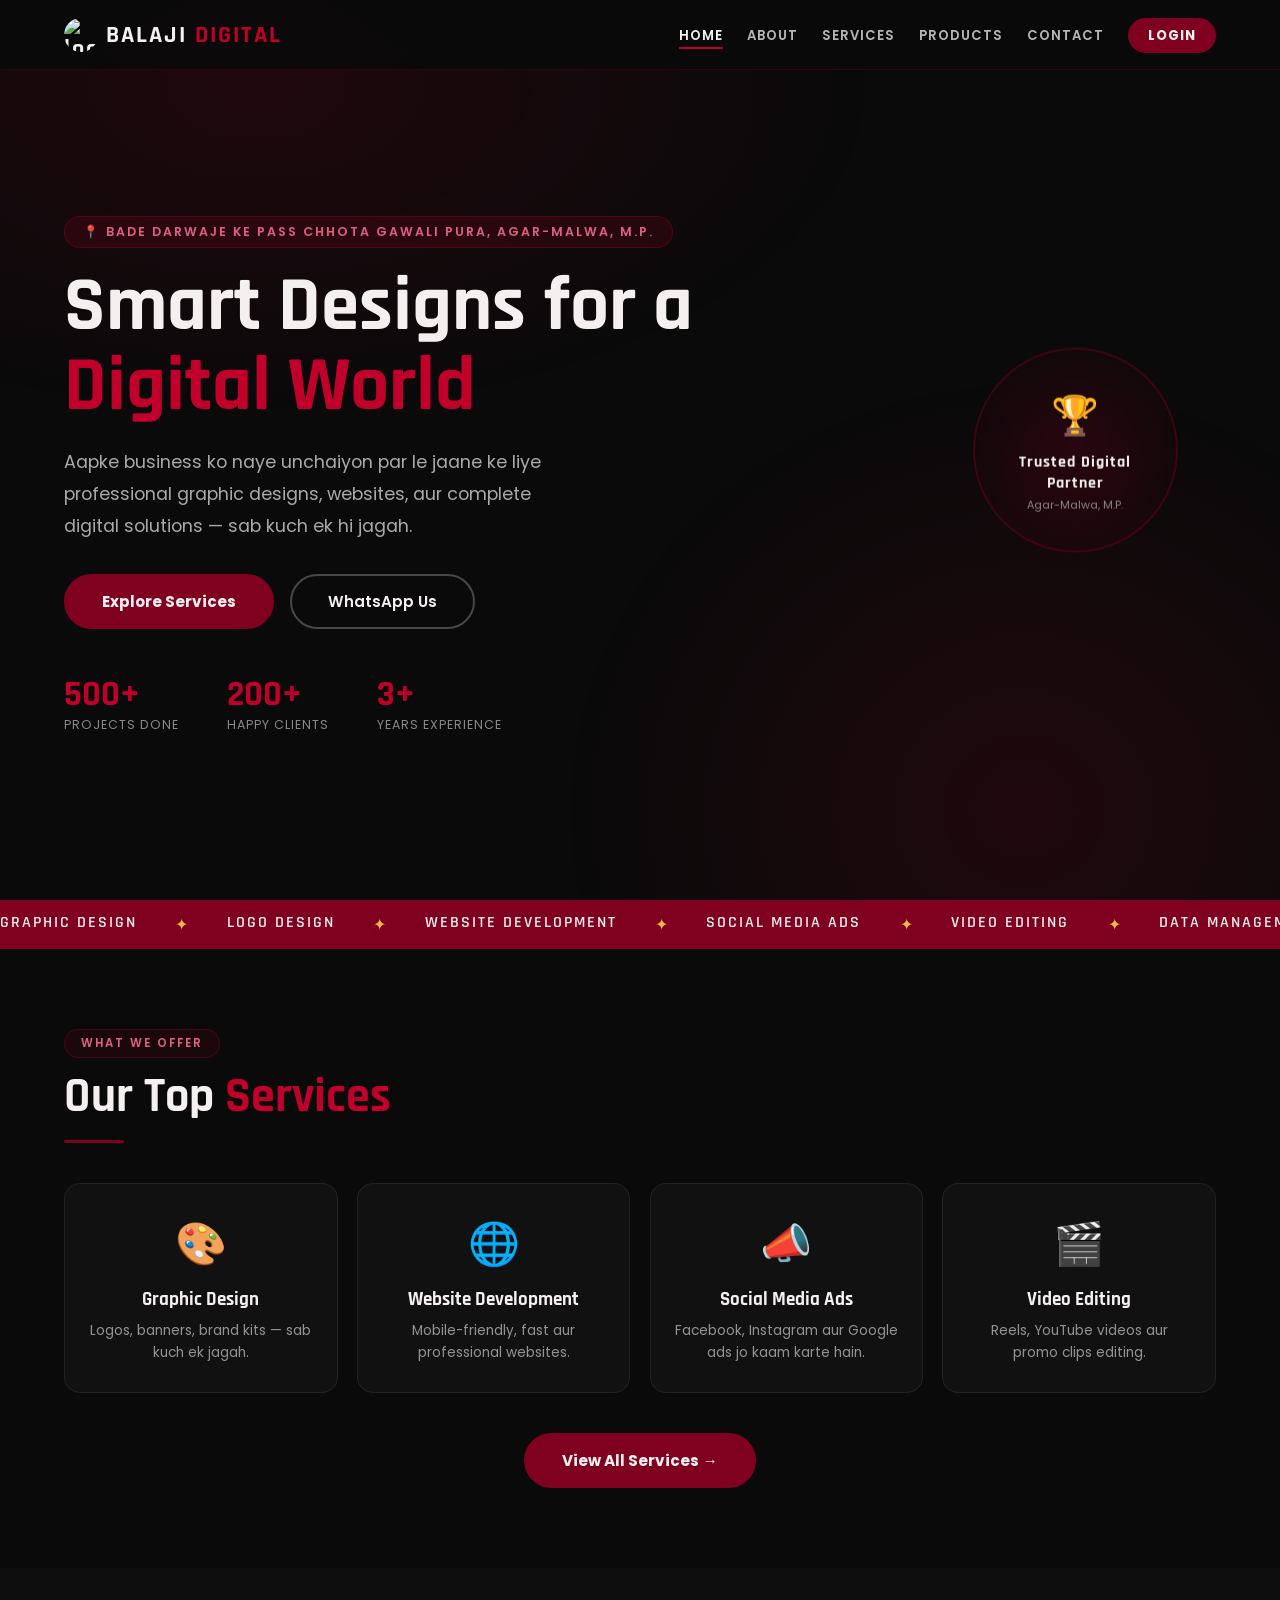
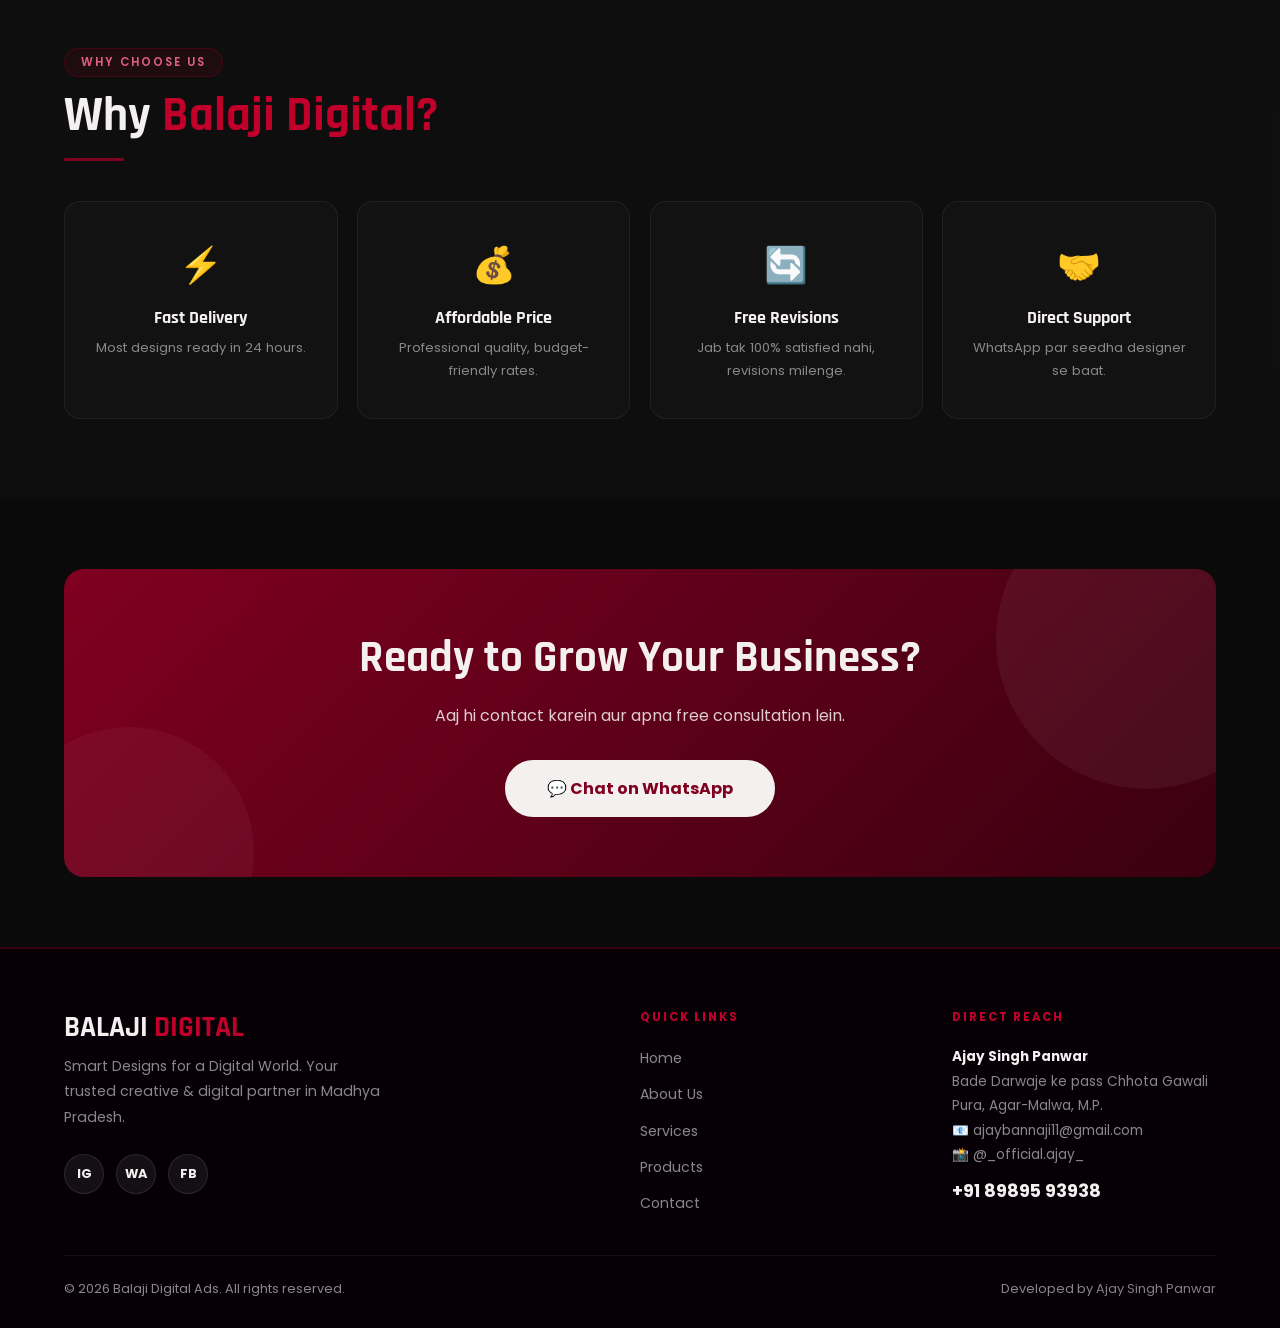
==== index.html @ 701eca4b "Add files via upload" ====
<!DOCTYPE html>
<html lang="en">
<head>
    <meta charset="UTF-8" />
    <meta name="viewport" content="width=device-width, initial-scale=1.0" />
    <title>Balaji Digital Ads - Home</title>
    <link href="https://fonts.googleapis.com/css2?family=Rajdhani:wght@400;600;700&family=Poppins:wght@300;400;600;700&display=swap" rel="stylesheet" />
    <link rel="stylesheet" href="style.css" />
</head>
<body>

<nav id="navbar">
    <a class="nav-logo" href="index.html">
        <img src="Images/Balaji Digital.png" alt="logo" class="nav-logo-img">
        BALAJI <span>DIGITAL</span>
    </a>
    <button class="hamburger" id="hamburger"><span></span><span></span><span></span></button>
    <ul class="nav-links" id="navLinks">
        <li><a href="index.html" class="nav-link active">Home</a></li>
        <li><a href="about.html" class="nav-link">About</a></li>
        <li><a href="services.html" class="nav-link">Services</a></li>
        <li><a href="products.html" class="nav-link">Products</a></li>
        <li><a href="contact.html" class="nav-link">Contact</a></li>
        <li id="navAuthArea"><a href="#" class="nav-cta" id="navLoginBtn" onclick="openLogin(event)">Login</a></li>
    </ul>
</nav>
<div class="mobile-overlay" id="mobileOverlay"></div>

<!-- LOGIN MODAL -->
<div class="modal-overlay" id="loginModal" onclick="modalOutsideClick(event)">
    <div class="modal-box">
        <button class="modal-close" onclick="closeLogin()">✕</button>
        <div class="modal-logo">🔐</div>
        <h2 class="modal-title">Welcome Back</h2>
        <p class="modal-sub">Login karein ya naya account banayein</p>
        <div class="modal-tabs">
            <button class="tab-btn active" id="tabLogin" onclick="switchTab('login')">Login</button>
            <button class="tab-btn" id="tabRegister" onclick="switchTab('register')">Register</button>
        </div>
        <div id="loginForm">
            <div class="mform-group"><label>Name</label><input type="text" id="loginName" placeholder="Aapka naam" /></div>
            <div class="mform-group"><label>Password</label><input type="password" id="loginPass" placeholder="Password" /></div>
            <button class="modal-btn" onclick="doLogin()">Login →</button>
            <p id="loginErr" class="form-err"></p>
        </div>
        <div id="registerForm" style="display:none;">
            <div class="mform-group"><label>Full Name</label><input type="text" id="regName" placeholder="Aapka poora naam" /></div>
            <div class="mform-group"><label>Phone</label><input type="tel" id="regPhone" placeholder="+91 XXXXX XXXXX" /></div>
            <div class="mform-group"><label>Password</label><input type="password" id="regPass" placeholder="Password banayein" /></div>
            <button class="modal-btn" onclick="doRegister()">Create Account →</button>
            <p id="regErr" class="form-err"></p>
        </div>
    </div>
</div>

<!-- HERO -->
<section class="hero">
    <div class="hero-content">
        <div class="hero-welcome" id="heroWelcome" style="display:none;">
            <span>👋</span> Namaste, <span id="heroUserName" class="hero-username"></span>!
        </div>
        <div class="hero-tag" id="heroTag">📍 Bade Darwaje ke pass Chhota Gawali Pura, Agar-Malwa, M.P.</div>
        <h1>Smart Designs for a<br><em>Digital World</em></h1>
        <p>Aapke business ko naye unchaiyon par le jaane ke liye professional graphic designs, websites, aur complete digital solutions — sab kuch ek hi jagah.</p>
        <div class="hero-btns">
            <a href="services.html" class="btn-primary">Explore Services</a>
            <a href="https://wa.me/918989593938" class="btn-outline">WhatsApp Us</a>
        </div>
        <div class="hero-stats">
            <div class="stat-item"><div class="stat-num">500+</div><div class="stat-label">Projects Done</div></div>
            <div class="stat-item"><div class="stat-num">200+</div><div class="stat-label">Happy Clients</div></div>
            <div class="stat-item"><div class="stat-num">3+</div><div class="stat-label">Years Experience</div></div>
        </div>
    </div>
    <div class="hero-badge">
        <div class="hero-badge-icon">🏆</div>
        <div class="hero-badge-text">Trusted Digital<br>Partner</div>
        <div class="hero-badge-sub">Agar-Malwa, M.P.</div>
    </div>
</section>

<!-- MARQUEE -->
<div class="marquee-wrap">
    <div class="marquee-track">
        <span class="marquee-item">Graphic Design</span><span class="marquee-dot">✦</span>
        <span class="marquee-item">Logo Design</span><span class="marquee-dot">✦</span>
        <span class="marquee-item">Website Development</span><span class="marquee-dot">✦</span>
        <span class="marquee-item">Social Media Ads</span><span class="marquee-dot">✦</span>
        <span class="marquee-item">Video Editing</span><span class="marquee-dot">✦</span>
        <span class="marquee-item">Data Management</span><span class="marquee-dot">✦</span>
        <span class="marquee-item">Festival Posters</span><span class="marquee-dot">✦</span>
        <span class="marquee-item">Banner Design</span><span class="marquee-dot">✦</span>
        <span class="marquee-item">Graphic Design</span><span class="marquee-dot">✦</span>
        <span class="marquee-item">Logo Design</span><span class="marquee-dot">✦</span>
        <span class="marquee-item">Website Development</span><span class="marquee-dot">✦</span>
        <span class="marquee-item">Social Media Ads</span><span class="marquee-dot">✦</span>
        <span class="marquee-item">Video Editing</span><span class="marquee-dot">✦</span>
        <span class="marquee-item">Data Management</span><span class="marquee-dot">✦</span>
        <span class="marquee-item">Festival Posters</span><span class="marquee-dot">✦</span>
        <span class="marquee-item">Banner Design</span><span class="marquee-dot">✦</span>
    </div>
</div>

<!-- TOP SERVICES -->
<section class="page-section">
    <div class="section-tag">What We Offer</div>
    <h2 class="section-title">Our Top <em>Services</em></h2>
    <div class="section-line"></div>
    <div class="preview-grid">
        <div class="preview-card reveal"><div class="preview-icon">🎨</div><h3>Graphic Design</h3><p>Logos, banners, brand kits — sab kuch ek jagah.</p></div>
        <div class="preview-card reveal reveal-delay-1"><div class="preview-icon">🌐</div><h3>Website Development</h3><p>Mobile-friendly, fast aur professional websites.</p></div>
        <div class="preview-card reveal reveal-delay-2"><div class="preview-icon">📣</div><h3>Social Media Ads</h3><p>Facebook, Instagram aur Google ads jo kaam karte hain.</p></div>
        <div class="preview-card reveal reveal-delay-3"><div class="preview-icon">🎬</div><h3>Video Editing</h3><p>Reels, YouTube videos aur promo clips editing.</p></div>
    </div>
    <div class="center-btn"><a href="services.html" class="btn-primary">View All Services →</a></div>
</section>

<!-- WHY US -->
<section class="page-section alt-bg">
    <div class="section-tag">Why Choose Us</div>
    <h2 class="section-title">Why <em>Balaji Digital?</em></h2>
    <div class="section-line"></div>
    <div class="why-grid">
        <div class="why-card reveal"><div class="why-icon">⚡</div><h4>Fast Delivery</h4><p>Most designs ready in 24 hours.</p></div>
        <div class="why-card reveal reveal-delay-1"><div class="why-icon">💰</div><h4>Affordable Price</h4><p>Professional quality, budget-friendly rates.</p></div>
        <div class="why-card reveal reveal-delay-2"><div class="why-icon">🔄</div><h4>Free Revisions</h4><p>Jab tak 100% satisfied nahi, revisions milenge.</p></div>
        <div class="why-card reveal reveal-delay-3"><div class="why-icon">🤝</div><h4>Direct Support</h4><p>WhatsApp par seedha designer se baat.</p></div>
    </div>
</section>

<!-- CTA -->
<section class="cta-section">
    <div class="cta-banner reveal">
        <h2>Ready to Grow Your Business?</h2>
        <p>Aaj hi contact karein aur apna free consultation lein.</p>
        <a href="https://wa.me/918989593938" class="btn-white">💬 Chat on WhatsApp</a>
    </div>
</section>

<footer>
    <div class="footer-grid">
        <div class="footer-brand">
            <h3>BALAJI <span>DIGITAL</span></h3>
            <p>Smart Designs for a Digital World. Your trusted creative & digital partner in Madhya Pradesh.</p>
            <div class="social-links">
                <a href="https://www.instagram.com/_official.ajay_/?__pwa=1#" target="_blank" class="social-btn">IG</a>
                <a href="https://wa.me/918989593938" class="social-btn">WA</a>
                <a href="#" class="social-btn">FB</a>
            </div>
        </div>
        <div class="footer-links">
            <h4>Quick Links</h4>
            <ul>
                <li><a href="index.html">Home</a></li>
                <li><a href="about.html">About Us</a></li>
                <li><a href="services.html">Services</a></li>
                <li><a href="products.html">Products</a></li>
                <li><a href="contact.html">Contact</a></li>
            </ul>
        </div>
        <div class="footer-contact">
            <h4>Direct Reach</h4>
            <p><strong style="color:var(--white)">Ajay Singh Panwar</strong><br>Bade Darwaje ke pass Chhota Gawali Pura, Agar-Malwa, M.P.<br>📧 ajaybannaji11@gmail.com<br>📸 <a href="https://www.instagram.com/_official.ajay_/?__pwa=1#" target="_blank" style="color:var(--gray);text-decoration:none;">@_official.ajay_</a></p>
            <p class="phone">+91 89895 93938</p>
        </div>
    </div>
    <div class="footer-bottom">
        <p>© 2026 Balaji Digital Ads. All rights reserved.</p>
        <p>Developed by <a href="#">Ajay Singh Panwar</a></p>
    </div>
</footer>
<script src="script.js"></script>
</body>
</html>
---- style.css ----
/* ============================================
   BALAJI DIGITAL ADS — style.css v3
   5 Pages: Home, About, Services, Products, Contact
   ============================================ */
:root {
    --black: #0a0a0a; --deep: #110008; --crimson: #800020;
    --red: #c0002a; --gold: #e8b84b; --white: #f5f0f0;
    --gray: #888; --nav-height: 70px;
}
*, *::before, *::after { box-sizing: border-box; margin: 0; padding: 0; }
html { scroll-behavior: smooth; }
body { font-family: 'Poppins', sans-serif; background: var(--black); color: var(--white); overflow-x: hidden; font-size: 16px; }
body::before { content:''; position:fixed; inset:0; background: radial-gradient(ellipse 80% 60% at 20% 10%, rgba(128,0,32,0.18) 0%, transparent 60%), radial-gradient(ellipse 60% 80% at 80% 90%, rgba(192,0,42,0.12) 0%, transparent 60%); pointer-events:none; z-index:0; }

/* ─── NAVBAR ─── */
nav { position:fixed; top:0; left:0; right:0; z-index:1000; padding:0 5%; height:var(--nav-height); display:flex; align-items:center; justify-content:space-between; background:rgba(10,10,10,0.92); backdrop-filter:blur(16px); border-bottom:1px solid rgba(128,0,32,0.3); transition:box-shadow 0.3s; }
nav.scrolled { box-shadow:0 4px 40px rgba(128,0,32,0.25); }
.nav-logo { font-family:'Rajdhani',sans-serif; font-size:clamp(1.1rem,4vw,1.5rem); font-weight:700; letter-spacing:2px; color:var(--white); text-decoration:none; display:flex; align-items:center; gap:8px; flex-shrink:0; }
.nav-logo span { color:var(--red); }
.nav-logo-img { width:34px; height:34px; border-radius:50%; object-fit:cover; }
.nav-links { display:flex; gap:1.5rem; align-items:center; list-style:none; }
.nav-links a { color:rgba(255,255,255,0.7); text-decoration:none; font-size:0.82rem; font-weight:600; letter-spacing:1px; text-transform:uppercase; transition:color 0.3s; position:relative; white-space:nowrap; }
.nav-links a::after { content:''; position:absolute; bottom:-4px; left:0; width:0; height:2px; background:var(--red); transition:width 0.3s; }
.nav-links a:hover, .nav-links a.active { color:var(--white); }
.nav-links a:hover::after, .nav-links a.active::after { width:100%; }
.nav-cta { background:var(--crimson) !important; color:var(--white) !important; padding:8px 20px !important; border-radius:50px !important; font-weight:700 !important; }
.nav-cta:hover { background:var(--red) !important; transform:translateY(-2px); }
.nav-cta::after { display:none !important; }
.nav-user-btn { background:rgba(128,0,32,0.3) !important; border:1px solid rgba(128,0,32,0.5) !important; padding:7px 16px !important; border-radius:50px !important; font-size:0.82rem !important; display:flex !important; align-items:center; gap:6px; cursor:pointer; }

/* ─── HAMBURGER ─── */
.hamburger { display:none; flex-direction:column; gap:5px; background:none; border:none; cursor:pointer; padding:8px; z-index:1100; }
.hamburger span { display:block; width:24px; height:2px; background:var(--white); border-radius:2px; transition:all 0.3s; }
.hamburger.open span:nth-child(1) { transform:rotate(45deg) translate(5px,5px); }
.hamburger.open span:nth-child(2) { opacity:0; }
.hamburger.open span:nth-child(3) { transform:rotate(-45deg) translate(5px,-5px); }
.mobile-overlay { display:none; position:fixed; inset:0; background:rgba(0,0,0,0.6); z-index:998; }
.mobile-overlay.active { display:block; }

/* ─── LOGIN MODAL ─── */
.modal-overlay { display:none; position:fixed; inset:0; background:rgba(0,0,0,0.75); z-index:2000; align-items:center; justify-content:center; backdrop-filter:blur(4px); }
.modal-overlay.open { display:flex; }
.modal-box { background:#1a0010; border:1px solid rgba(128,0,32,0.5); border-radius:20px; padding:clamp(24px,5vw,40px); width:min(440px, 92vw); position:relative; animation:fadeUp 0.3s ease; }
.modal-close { position:absolute; top:16px; right:16px; background:rgba(255,255,255,0.08); border:none; color:var(--white); width:32px; height:32px; border-radius:50%; cursor:pointer; font-size:1rem; transition:background 0.2s; }
.modal-close:hover { background:rgba(128,0,32,0.5); }
.modal-logo { font-size:2.5rem; text-align:center; margin-bottom:0.8rem; }
.modal-title { font-family:'Rajdhani',sans-serif; font-size:1.8rem; font-weight:700; text-align:center; margin-bottom:0.3rem; }
.modal-sub { font-size:0.82rem; color:rgba(255,255,255,0.5); text-align:center; margin-bottom:1.5rem; }
.modal-tabs { display:flex; gap:0.5rem; background:rgba(255,255,255,0.05); border-radius:10px; padding:4px; margin-bottom:1.5rem; }
.tab-btn { flex:1; background:none; border:none; color:rgba(255,255,255,0.5); padding:8px; border-radius:8px; font-family:'Poppins',sans-serif; font-weight:600; font-size:0.88rem; cursor:pointer; transition:all 0.2s; }
.tab-btn.active { background:var(--crimson); color:var(--white); }
.mform-group { margin-bottom:1rem; }
.mform-group label { display:block; font-size:0.75rem; font-weight:600; color:rgba(255,255,255,0.5); text-transform:uppercase; letter-spacing:1px; margin-bottom:0.4rem; }
.mform-group input { width:100%; background:rgba(255,255,255,0.06); border:1px solid rgba(255,255,255,0.1); border-radius:10px; padding:11px 14px; color:var(--white); font-family:'Poppins',sans-serif; font-size:0.88rem; outline:none; transition:border-color 0.3s; }
.mform-group input:focus { border-color:rgba(128,0,32,0.7); }
.modal-btn { width:100%; background:var(--crimson); color:var(--white); border:none; padding:13px; border-radius:50px; font-weight:700; font-size:0.95rem; cursor:pointer; font-family:'Poppins',sans-serif; margin-top:0.5rem; transition:all 0.3s; }
.modal-btn:hover { background:var(--red); transform:translateY(-2px); }
.modal-btn-outline { background:transparent !important; border:2px solid var(--crimson) !important; color:var(--white) !important; }
.modal-btn-outline:hover { background:rgba(128,0,32,0.2) !important; }
.form-err { font-size:0.8rem; color:#ff6b6b; margin-top:0.5rem; text-align:center; }

/* ─── HERO ─── */
.hero { min-height:100vh; display:flex; align-items:center; padding:calc(var(--nav-height) + 40px) 5% 60px; position:relative; z-index:1; flex-wrap:wrap; gap:2rem; }
.hero-content { max-width:640px; flex:1; min-width:280px; }
.hero-welcome { display:inline-flex; align-items:center; gap:8px; background:rgba(128,0,32,0.2); border:1px solid rgba(128,0,32,0.4); padding:8px 20px; border-radius:50px; font-size:clamp(0.85rem,2vw,1rem); font-weight:600; margin-bottom:1rem; animation:fadeDown 0.6s ease both; }
.hero-username { color:var(--gold); font-weight:700; }
.hero-tag { display:inline-block; background:rgba(128,0,32,0.2); border:1px solid rgba(128,0,32,0.5); color:#e06080; padding:6px 18px; border-radius:50px; font-size:clamp(0.65rem,2vw,0.78rem); font-weight:600; letter-spacing:2px; text-transform:uppercase; margin-bottom:1.2rem; animation:fadeDown 0.8s ease both; }
.hero h1 { font-family:'Rajdhani',sans-serif; font-size:clamp(2rem,6vw,5rem); font-weight:700; line-height:1.05; margin-bottom:1.2rem; animation:fadeUp 0.9s 0.2s ease both; }
.hero h1 em { font-style:normal; color:var(--red); }
.hero p { font-size:clamp(0.88rem,2.5vw,1.1rem); color:rgba(255,255,255,0.65); line-height:1.8; max-width:520px; margin-bottom:2rem; animation:fadeUp 0.9s 0.4s ease both; }
.hero-btns { display:flex; gap:1rem; flex-wrap:wrap; animation:fadeUp 0.9s 0.6s ease both; }
.hero-stats { display:flex; gap:clamp(1.2rem,4vw,3rem); margin-top:3rem; flex-wrap:wrap; animation:fadeUp 0.9s 0.8s ease both; }
.stat-num { font-family:'Rajdhani',sans-serif; font-size:clamp(1.6rem,4vw,2.2rem); font-weight:700; color:var(--red); line-height:1; }
.stat-label { font-size:clamp(0.65rem,1.8vw,0.78rem); color:var(--gray); text-transform:uppercase; letter-spacing:1px; margin-top:4px; }
.hero-badge { position:absolute; right:8%; top:50%; transform:translateY(-50%); width:clamp(150px,16vw,210px); height:clamp(150px,16vw,210px); border-radius:50%; background:radial-gradient(circle,rgba(128,0,32,0.25),rgba(10,10,10,0.1)); border:2px solid rgba(128,0,32,0.4); display:flex; flex-direction:column; align-items:center; justify-content:center; text-align:center; animation:float 4s ease-in-out infinite; backdrop-filter:blur(8px); }
.hero-badge-icon { font-size:clamp(1.8rem,3vw,2.5rem); margin-bottom:8px; }
.hero-badge-text { font-family:'Rajdhani',sans-serif; font-size:clamp(0.8rem,1.5vw,1rem); font-weight:700; letter-spacing:1px; }
.hero-badge-sub { font-size:0.68rem; color:rgba(255,255,255,0.5); margin-top:4px; }
@keyframes float { 0%,100%{transform:translateY(-50%)} 50%{transform:translateY(calc(-50% - 12px))} }

/* ─── MARQUEE ─── */
.marquee-wrap { background:var(--crimson); padding:12px 0; overflow:hidden; position:relative; z-index:1; }
.marquee-track { display:flex; gap:2rem; white-space:nowrap; animation:marquee 25s linear infinite; width:max-content; }
.marquee-item { font-family:'Rajdhani',sans-serif; font-size:clamp(0.82rem,2vw,1rem); font-weight:600; letter-spacing:2px; text-transform:uppercase; }
.marquee-dot { color:var(--gold); margin:0 0.4rem; }
@keyframes marquee { from{transform:translateX(0)} to{transform:translateX(-50%)} }

/* ─── PAGE HERO ─── */
.page-hero { padding:calc(var(--nav-height) + 50px) 5% 40px; text-align:center; position:relative; z-index:1; }
.page-hero-sub { color:rgba(255,255,255,0.55); font-size:clamp(0.88rem,2vw,1rem); margin-top:0.8rem; }

/* ─── SECTIONS ─── */
.page-section { padding:clamp(40px,7vw,80px) 5%; position:relative; z-index:1; }
.alt-bg { background:rgba(255,255,255,0.02); }
.section-tag { display:inline-block; background:rgba(128,0,32,0.15); border:1px solid rgba(128,0,32,0.4); color:#e06080; padding:5px 16px; border-radius:50px; font-size:clamp(0.65rem,1.8vw,0.72rem); font-weight:600; letter-spacing:2px; text-transform:uppercase; margin-bottom:0.8rem; }
.section-title { font-family:'Rajdhani',sans-serif; font-size:clamp(1.6rem,5vw,3rem); font-weight:700; line-height:1.1; }
.section-title em { font-style:normal; color:var(--red); }
.section-line { width:60px; height:3px; background:var(--crimson); border-radius:2px; margin:1rem 0 2.5rem; }

/* ─── BUTTONS ─── */
.btn-primary { background:var(--crimson); color:var(--white); padding:clamp(10px,2.5vw,14px) clamp(22px,5vw,36px); border-radius:50px; font-weight:700; font-size:clamp(0.85rem,2.5vw,0.95rem); text-decoration:none; border:2px solid var(--crimson); transition:all 0.35s cubic-bezier(0.175,0.885,0.32,1.275); display:inline-block; white-space:nowrap; }
.btn-primary:hover { background:var(--red); border-color:var(--red); transform:translateY(-3px); box-shadow:0 12px 30px rgba(192,0,42,0.4); }
.btn-outline { background:transparent; color:var(--white); padding:clamp(10px,2.5vw,14px) clamp(22px,5vw,36px); border-radius:50px; font-weight:600; font-size:clamp(0.85rem,2.5vw,0.95rem); text-decoration:none; border:2px solid rgba(255,255,255,0.25); transition:all 0.3s; white-space:nowrap; }
.btn-outline:hover { border-color:var(--red); color:var(--red); }
.btn-white { background:var(--white); color:var(--crimson); padding:clamp(11px,2vw,14px) clamp(28px,5vw,40px); border-radius:50px; font-weight:700; font-size:clamp(0.88rem,2.5vw,1rem); text-decoration:none; display:inline-block; border:2px solid var(--white); transition:all 0.3s; position:relative; z-index:1; white-space:nowrap; }
.btn-white:hover { background:transparent; color:var(--white); }
.center-btn { text-align:center; margin-top:2.5rem; }

/* ─── PREVIEW GRID ─── */
.preview-grid { display:grid; grid-template-columns:repeat(4,1fr); gap:1.2rem; }
.preview-card { background:rgba(255,255,255,0.03); border:1px solid rgba(255,255,255,0.07); border-radius:16px; padding:clamp(20px,4vw,28px) clamp(16px,3vw,24px); text-align:center; transition:all 0.3s; }
.preview-card:hover { border-color:rgba(128,0,32,0.5); transform:translateY(-5px); background:rgba(128,0,32,0.1); }
.preview-icon { font-size:clamp(2rem,4vw,2.6rem); margin-bottom:0.8rem; }
.preview-card h3 { font-family:'Rajdhani',sans-serif; font-size:clamp(1rem,2.5vw,1.2rem); font-weight:700; margin-bottom:0.5rem; }
.preview-card p { font-size:clamp(0.78rem,1.8vw,0.85rem); color:rgba(255,255,255,0.55); line-height:1.6; }

/* ─── WHY GRID ─── */
.why-grid { display:grid; grid-template-columns:repeat(4,1fr); gap:1.2rem; }
.why-card { text-align:center; padding:clamp(24px,4vw,36px) clamp(16px,3vw,24px); border-radius:16px; background:rgba(255,255,255,0.02); border:1px solid rgba(255,255,255,0.06); transition:all 0.3s; }
.why-card:hover { background:rgba(128,0,32,0.1); border-color:rgba(128,0,32,0.3); transform:translateY(-4px); }
.why-icon { font-size:clamp(1.8rem,4vw,2.2rem); margin-bottom:1rem; }
.why-card h4 { font-family:'Rajdhani',sans-serif; font-size:clamp(1rem,2.5vw,1.1rem); font-weight:700; margin-bottom:0.5rem; }
.why-card p { font-size:clamp(0.78rem,2vw,0.82rem); color:rgba(255,255,255,0.5); line-height:1.7; }

/* ─── CTA ─── */
.cta-section { padding:clamp(40px,6vw,70px) 5%; position:relative; z-index:1; }
.cta-banner { background:linear-gradient(135deg,var(--crimson),#3a0010); border-radius:20px; padding:clamp(36px,6vw,60px) clamp(20px,5%,5%); text-align:center; position:relative; overflow:hidden; }
.cta-banner::before { content:''; position:absolute; top:-80px; right:-80px; width:300px; height:300px; border-radius:50%; background:rgba(255,255,255,0.05); }
.cta-banner::after  { content:''; position:absolute; bottom:-100px; left:-60px; width:250px; height:250px; border-radius:50%; background:rgba(255,255,255,0.04); }
.cta-banner h2 { font-family:'Rajdhani',sans-serif; font-size:clamp(1.4rem,4vw,2.8rem); font-weight:700; margin-bottom:1rem; position:relative; z-index:1; }
.cta-banner p  { color:rgba(255,255,255,0.8); margin-bottom:2rem; font-size:clamp(0.88rem,2.5vw,1rem); position:relative; z-index:1; }

/* ─── FOOTER ─── */
footer { background:#060006; border-top:2px solid rgba(128,0,32,0.4); padding:clamp(40px,6vw,60px) 5% clamp(20px,4vw,30px); }
.footer-grid { display:grid; grid-template-columns:2fr 1fr 1fr; gap:clamp(1.5rem,4vw,3rem); margin-bottom:2.5rem; }
.footer-brand h3 { font-family:'Rajdhani',sans-serif; font-size:clamp(1.4rem,3vw,1.8rem); font-weight:700; margin-bottom:0.5rem; }
.footer-brand h3 span { color:var(--red); }
.footer-brand p { color:var(--gray); font-size:clamp(0.8rem,2vw,0.88rem); line-height:1.8; max-width:320px; margin-bottom:1.5rem; }
.social-links { display:flex; gap:0.75rem; flex-wrap:wrap; }
.social-btn { width:40px; height:40px; border-radius:50%; background:rgba(255,255,255,0.06); border:1px solid rgba(255,255,255,0.1); display:flex; align-items:center; justify-content:center; color:var(--white); text-decoration:none; font-size:0.8rem; font-weight:700; transition:all 0.3s; }
.social-btn:hover { background:var(--crimson); border-color:var(--crimson); transform:translateY(-3px); }
.footer-links h4, .footer-contact h4 { font-size:0.72rem; font-weight:700; text-transform:uppercase; letter-spacing:2px; color:var(--red); margin-bottom:1.2rem; }
.footer-links ul { list-style:none; }
.footer-links li + li { margin-top:0.7rem; }
.footer-links a { color:var(--gray); text-decoration:none; font-size:clamp(0.8rem,2vw,0.88rem); transition:color 0.3s; }
.footer-links a:hover { color:var(--white); }
.footer-contact p { font-size:clamp(0.78rem,2vw,0.85rem); color:var(--gray); line-height:1.8; }
.footer-contact .phone { font-size:clamp(1rem,2.5vw,1.1rem); font-weight:700; color:var(--white); margin-top:0.5rem; }
.footer-bottom { border-top:1px solid rgba(255,255,255,0.06); padding-top:1.5rem; display:flex; justify-content:space-between; align-items:center; flex-wrap:wrap; gap:0.8rem; }
.footer-bottom p { font-size:clamp(0.72rem,1.8vw,0.8rem); color:var(--gray); }
.footer-bottom a { color:rgba(255,255,255,0.5); text-decoration:none; }

/* ─── ANIMATIONS ─── */
@keyframes fadeUp   { from{opacity:0;transform:translateY(30px)} to{opacity:1;transform:translateY(0)} }
@keyframes fadeDown { from{opacity:0;transform:translateY(-20px)} to{opacity:1;transform:translateY(0)} }
@keyframes fadeIn   { from{opacity:0} to{opacity:1} }
.reveal { opacity:0; transform:translateY(30px); transition:opacity 0.7s ease,transform 0.7s ease; }
.reveal.visible { opacity:1; transform:translateY(0); }
.reveal-delay-1 { transition-delay:0.1s; }
.reveal-delay-2 { transition-delay:0.2s; }
.reveal-delay-3 { transition-delay:0.3s; }

/* ─── SERVICES ─── */
.services-grid { display:grid; grid-template-columns:repeat(auto-fill,minmax(min(100%,260px),1fr)); gap:1.2rem; }
.service-card { background:rgba(255,255,255,0.03); border:1px solid rgba(255,255,255,0.07); border-radius:16px; padding:clamp(20px,4vw,28px) clamp(18px,4vw,24px); transition:all 0.35s ease; position:relative; overflow:hidden; display:flex; flex-direction:column; }
.service-card::before { content:''; position:absolute; inset:0; background:linear-gradient(135deg,rgba(128,0,32,0.12),transparent); opacity:0; transition:opacity 0.35s; }
.service-card:hover { border-color:rgba(128,0,32,0.5); transform:translateY(-5px); box-shadow:0 20px 40px rgba(128,0,32,0.2); }
.service-card:hover::before { opacity:1; }
.service-icon { width:clamp(42px,8vw,52px); height:clamp(42px,8vw,52px); border-radius:12px; background:rgba(128,0,32,0.2); display:flex; align-items:center; justify-content:center; font-size:clamp(1.2rem,3vw,1.4rem); margin-bottom:1rem; border:1px solid rgba(128,0,32,0.3); transition:background 0.3s; }
.service-card:hover .service-icon { background:rgba(128,0,32,0.4); }
.service-card h3 { font-family:'Rajdhani',sans-serif; font-size:clamp(1rem,2.5vw,1.2rem); font-weight:700; margin-bottom:0.5rem; }
.service-card p { font-size:clamp(0.78rem,2vw,0.85rem); color:rgba(255,255,255,0.55); line-height:1.7; flex:1; }
.service-badge { position:absolute; top:12px; right:12px; background:var(--crimson); color:white; font-size:0.6rem; font-weight:700; letter-spacing:1px; padding:3px 10px; border-radius:50px; text-transform:uppercase; }
.card-cta { display:inline-block; margin-top:1rem; color:var(--red); font-size:0.82rem; font-weight:700; text-decoration:none; transition:letter-spacing 0.2s; }
.card-cta:hover { letter-spacing:1px; }
.process-grid { display:grid; grid-template-columns:repeat(4,1fr); gap:1.2rem; }
.process-step { text-align:center; padding:clamp(24px,4vw,36px) clamp(16px,3vw,20px); border-radius:16px; background:rgba(255,255,255,0.02); border:1px solid rgba(255,255,255,0.06); }
.process-num { font-family:'Rajdhani',sans-serif; font-size:clamp(2.5rem,6vw,4rem); font-weight:700; color:rgba(128,0,32,0.3); line-height:1; margin-bottom:0.5rem; }
.process-step h4 { font-family:'Rajdhani',sans-serif; font-size:clamp(1rem,2.5vw,1.15rem); font-weight:700; margin-bottom:0.5rem; }
.process-step p { font-size:clamp(0.78rem,2vw,0.82rem); color:rgba(255,255,255,0.5); line-height:1.6; }

/* ─── ABOUT ─── */
.founder-block { display:flex; gap:clamp(2rem,5vw,5rem); align-items:flex-start; background:rgba(255,255,255,0.03); border:1px solid rgba(255,255,255,0.07); border-radius:20px; padding:clamp(24px,5vw,50px); flex-wrap:wrap; }
.founder-photo-wrap { flex-shrink:0; }
.founder-photo { width:clamp(200px,25vw,280px); height:clamp(240px,30vw,340px); object-fit:cover; border-radius:16px; border:3px solid rgba(128,0,32,0.4); display:block; }
.founder-circle-fallback { width:120px; height:120px; border-radius:50%; background:linear-gradient(135deg,var(--crimson),#3a0010); display:flex; align-items:center; justify-content:center; font-family:'Rajdhani',sans-serif; font-size:2.8rem; font-weight:700; border:3px solid rgba(128,0,32,0.5); }
.founder-info { flex:1; min-width:260px; }
.founder-para { color:rgba(255,255,255,0.7); line-height:2; font-size:clamp(0.88rem,2vw,1rem); margin-bottom:1rem; }
.founder-badges { display:flex; gap:0.6rem; flex-wrap:wrap; margin-top:1.5rem; }
.f-badge { background:rgba(128,0,32,0.2); border:1px solid rgba(128,0,32,0.4); color:rgba(255,255,255,0.8); padding:5px 14px; border-radius:50px; font-size:0.78rem; font-weight:600; }
.mv-grid { display:grid; grid-template-columns:repeat(3,1fr); gap:1.5rem; }
.mv-card { background:rgba(255,255,255,0.03); border:1px solid rgba(255,255,255,0.07); border-radius:16px; padding:clamp(24px,4vw,36px); text-align:center; transition:all 0.3s; }
.mv-card:hover { border-color:rgba(128,0,32,0.4); transform:translateY(-4px); }
.mv-icon { font-size:2.5rem; margin-bottom:1rem; }
.mv-card h3 { font-family:'Rajdhani',sans-serif; font-size:clamp(1.1rem,3vw,1.4rem); font-weight:700; margin-bottom:0.8rem; }
.mv-card p { font-size:clamp(0.82rem,2vw,0.9rem); color:rgba(255,255,255,0.6); line-height:1.8; }
.timeline { max-width:700px; margin:0 auto; }
.tl-item { display:flex; gap:1.5rem; align-items:flex-start; padding-bottom:2.5rem; position:relative; }
.tl-item:not(:last-child)::before { content:''; position:absolute; left:11px; top:24px; width:2px; height:100%; background:rgba(128,0,32,0.3); }
.tl-dot { width:24px; height:24px; border-radius:50%; background:var(--crimson); border:3px solid rgba(128,0,32,0.5); flex-shrink:0; margin-top:3px; }
.tl-dot.active { background:var(--red); box-shadow:0 0 12px rgba(192,0,42,0.6); }
.tl-year { font-family:'Rajdhani',sans-serif; font-size:1.1rem; font-weight:700; color:var(--gold); min-width:65px; margin-top:2px; }
.tl-content h4 { font-family:'Rajdhani',sans-serif; font-size:1.15rem; font-weight:700; margin-bottom:0.4rem; }
.tl-content p { font-size:0.88rem; color:rgba(255,255,255,0.6); line-height:1.7; }
.big-stats { display:grid; grid-template-columns:repeat(4,1fr); gap:1.5rem; }
.big-stat { text-align:center; padding:clamp(28px,5vw,40px) 20px; }
.big-num { font-family:'Rajdhani',sans-serif; font-size:clamp(2.5rem,6vw,4rem); font-weight:700; color:var(--red); line-height:1; }
.big-label { font-size:clamp(0.78rem,2vw,0.9rem); color:var(--gray); text-transform:uppercase; letter-spacing:1px; margin-top:0.5rem; }

/* ─── CONTACT ─── */
.contact-layout { display:grid; grid-template-columns:1fr 1.4fr; gap:clamp(2rem,4vw,4rem); align-items:start; }
.contact-card { display:flex; gap:1rem; align-items:flex-start; background:rgba(255,255,255,0.03); border:1px solid rgba(255,255,255,0.07); border-radius:14px; padding:clamp(16px,3vw,22px); margin-bottom:1rem; transition:all 0.3s; }
.contact-card:hover { border-color:rgba(128,0,32,0.4); transform:translateX(4px); }
.cc-icon { font-size:1.6rem; flex-shrink:0; }
.cc-content h4 { font-family:'Rajdhani',sans-serif; font-size:1rem; font-weight:700; margin-bottom:0.2rem; }
.cc-content p { font-size:0.85rem; color:rgba(255,255,255,0.6); line-height:1.5; }
.cc-link { display:inline-block; margin-top:0.4rem; color:var(--red); font-size:0.8rem; font-weight:700; text-decoration:none; transition:letter-spacing 0.2s; }
.cc-link:hover { letter-spacing:0.5px; }
.contact-hours { background:rgba(128,0,32,0.1); border:1px solid rgba(128,0,32,0.25); border-radius:14px; padding:clamp(16px,3vw,22px); }
.contact-hours h4 { font-family:'Rajdhani',sans-serif; font-size:1rem; font-weight:700; margin-bottom:0.8rem; }
.contact-hours p { font-size:0.85rem; color:rgba(255,255,255,0.6); line-height:1.8; }
.contact-form-wrap { background:rgba(255,255,255,0.03); border:1px solid rgba(255,255,255,0.07); border-radius:20px; padding:clamp(24px,5vw,40px); }
.form-title { font-family:'Rajdhani',sans-serif; font-size:clamp(1.4rem,3.5vw,2rem); font-weight:700; margin-bottom:0.5rem; }
.form-title em { font-style:normal; color:var(--red); }
.form-sub { font-size:0.85rem; color:rgba(255,255,255,0.5); margin-bottom:1.8rem; }
.contact-form { display:grid; grid-template-columns:1fr 1fr; gap:1rem; }
.form-group { display:flex; flex-direction:column; gap:0.4rem; }
.form-group.full { grid-column:1/-1; }
.form-group label { font-size:0.78rem; font-weight:600; color:rgba(255,255,255,0.6); text-transform:uppercase; letter-spacing:1px; }
.form-group input, .form-group select, .form-group textarea { background:rgba(255,255,255,0.05); border:1px solid rgba(255,255,255,0.1); border-radius:10px; padding:12px 16px; color:var(--white); font-family:'Poppins',sans-serif; font-size:0.88rem; outline:none; transition:border-color 0.3s; width:100%; }
.form-group input:focus, .form-group select:focus, .form-group textarea:focus { border-color:rgba(128,0,32,0.6); }
.form-group select option { background:#1a0010; color:var(--white); }
.form-group textarea { resize:vertical; }
.form-submit { grid-column:1/-1; background:var(--crimson); color:var(--white); border:none; padding:14px 28px; border-radius:50px; font-weight:700; font-size:1rem; cursor:pointer; transition:all 0.3s; font-family:'Poppins',sans-serif; width:100%; }
.form-submit:hover { background:var(--red); transform:translateY(-2px); box-shadow:0 10px 25px rgba(192,0,42,0.4); }
.faq-list { max-width:750px; }
.faq-item { border-bottom:1px solid rgba(255,255,255,0.07); padding:1.2rem 0; }
.faq-q { font-family:'Rajdhani',sans-serif; font-size:clamp(1rem,2.5vw,1.15rem); font-weight:700; color:var(--white); margin-bottom:0.5rem; }
.faq-a { font-size:clamp(0.82rem,2vw,0.9rem); color:rgba(255,255,255,0.6); line-height:1.8; }

/* ─── PRODUCTS PAGE ─── */
.prod-filters { display:flex; gap:0.6rem; flex-wrap:wrap; margin-bottom:0.5rem; }
.filter-btn { background:rgba(255,255,255,0.05); border:1px solid rgba(255,255,255,0.1); color:rgba(255,255,255,0.6); padding:8px 20px; border-radius:50px; font-family:'Poppins',sans-serif; font-size:0.82rem; font-weight:600; cursor:pointer; transition:all 0.3s; white-space:nowrap; }
.filter-btn:hover, .filter-btn.active { background:var(--crimson); border-color:var(--crimson); color:var(--white); }

.products-grid { display:grid; grid-template-columns:repeat(4,1fr); gap:1.2rem; }

.prod-card { background:rgba(255,255,255,0.03); border:1px solid rgba(255,255,255,0.07); border-radius:16px; overflow:hidden; transition:all 0.35s ease; display:flex; flex-direction:column; }
.prod-card:hover { border-color:rgba(128,0,32,0.5); transform:translateY(-6px); box-shadow:0 20px 40px rgba(128,0,32,0.25); }
.prod-card.hidden { display:none; }

.prod-img-wrap { position:relative; overflow:hidden; aspect-ratio:4/3; background:#1a0010; }
.prod-img { width:100%; height:100%; object-fit:cover; transition:transform 0.4s ease; display:block; }
.prod-card:hover .prod-img { transform:scale(1.06); }
.prod-overlay { position:absolute; inset:0; background:rgba(0,0,0,0.5); display:flex; align-items:center; justify-content:center; opacity:0; transition:opacity 0.3s; }
.prod-card:hover .prod-overlay { opacity:1; }
.prod-view-btn { background:var(--white); color:var(--crimson); border:none; padding:10px 20px; border-radius:50px; font-weight:700; font-size:0.85rem; cursor:pointer; font-family:'Poppins',sans-serif; transition:all 0.2s; }
.prod-view-btn:hover { background:var(--gold); }
.prod-badge { position:absolute; top:10px; left:10px; background:var(--crimson); color:white; font-size:0.6rem; font-weight:700; padding:3px 10px; border-radius:50px; text-transform:uppercase; letter-spacing:1px; }
.prod-wish-btn { position:absolute; top:10px; right:10px; background:rgba(0,0,0,0.5); border:none; width:32px; height:32px; border-radius:50%; cursor:pointer; font-size:1rem; transition:all 0.2s; display:flex; align-items:center; justify-content:center; backdrop-filter:blur(4px); }
.prod-wish-btn:hover { background:rgba(128,0,32,0.7); transform:scale(1.1); }
.prod-wish-btn.wished { background:rgba(192,0,42,0.8); }

.prod-info { padding:clamp(14px,3vw,18px); flex:1; display:flex; flex-direction:column; }
.prod-name { font-family:'Rajdhani',sans-serif; font-size:clamp(0.95rem,2.5vw,1.1rem); font-weight:700; margin-bottom:2px; }
.prod-cat { font-size:0.72rem; color:var(--red); text-transform:uppercase; letter-spacing:1px; font-weight:600; margin-bottom:8px; }
.prod-price { font-family:'Rajdhani',sans-serif; font-size:clamp(1rem,3vw,1.2rem); font-weight:700; color:var(--gold); margin-bottom:10px; }
.prod-actions { display:flex; gap:0.5rem; margin-top:auto; }
.prod-wa-btn { flex:1; background:var(--crimson); color:white; border:none; padding:9px 12px; border-radius:50px; font-weight:700; font-size:0.78rem; cursor:pointer; font-family:'Poppins',sans-serif; transition:all 0.3s; white-space:nowrap; }
.prod-wa-btn:hover { background:var(--red); }
.prod-wish-btn-sm { background:rgba(255,255,255,0.06); border:1px solid rgba(255,255,255,0.1); width:36px; height:36px; border-radius:50%; cursor:pointer; font-size:0.9rem; transition:all 0.2s; flex-shrink:0; display:flex; align-items:center; justify-content:center; }
.prod-wish-btn-sm:hover { background:rgba(128,0,32,0.3); }

.prod-add-note { margin-top:2rem; background:rgba(255,255,255,0.03); border:2px dashed rgba(255,255,255,0.1); border-radius:16px; padding:2rem; text-align:center; }
.prod-note-inner { display:flex; flex-direction:column; align-items:center; gap:0.5rem; }
.prod-note-inner p { color:rgba(255,255,255,0.5); font-size:0.88rem; }
.prod-note-inner code { background:rgba(128,0,32,0.2); padding:2px 8px; border-radius:4px; font-size:0.82rem; color:var(--red); }

/* Product Detail Modal */
.product-modal-box { max-width:min(820px,95vw); width:100%; }
.prod-modal-inner { display:flex; gap:2rem; flex-wrap:wrap; }
.prod-modal-img-wrap { flex:1; min-width:220px; }
.prod-modal-img-wrap img { width:100%; border-radius:12px; object-fit:cover; aspect-ratio:4/3; background:#1a0010; }
.prod-modal-info { flex:1; min-width:220px; }
.prod-modal-badge { font-size:0.65rem; font-weight:700; letter-spacing:1px; text-transform:uppercase; background:var(--crimson); color:white; display:inline-block; padding:3px 12px; border-radius:50px; margin-bottom:0.8rem; }
.prod-modal-title { font-family:'Rajdhani',sans-serif; font-size:clamp(1.4rem,4vw,2rem); font-weight:700; margin-bottom:0.8rem; line-height:1.1; }
.prod-modal-desc { font-size:0.88rem; color:rgba(255,255,255,0.65); line-height:1.8; margin-bottom:1rem; }
.prod-modal-price { font-family:'Rajdhani',sans-serif; font-size:1.6rem; font-weight:700; color:var(--gold); margin-bottom:1.5rem; }
.prod-modal-btns { display:flex; flex-direction:column; gap:0.6rem; }
.prod-modal-note { font-size:0.75rem; color:rgba(255,255,255,0.4); margin-top:1rem; line-height:1.6; }

/* Wishlist Sidebar */
.wishlist-sidebar { position:fixed; right:-350px; top:0; width:min(340px,90vw); height:100vh; background:#1a0010; border-left:1px solid rgba(128,0,32,0.4); z-index:1500; transition:right 0.35s ease; display:flex; flex-direction:column; }
.wishlist-sidebar.open { right:0; }
.wishlist-overlay { display:none; position:fixed; inset:0; background:rgba(0,0,0,0.5); z-index:1499; }
.wishlist-overlay.active { display:block; }
.wishlist-header { display:flex; justify-content:space-between; align-items:center; padding:20px 20px 16px; border-bottom:1px solid rgba(255,255,255,0.08); }
.wishlist-header h3 { font-family:'Rajdhani',sans-serif; font-size:1.3rem; font-weight:700; }
.wishlist-header button { background:none; border:none; color:var(--white); font-size:1.2rem; cursor:pointer; padding:4px; }
.wishlist-items { flex:1; overflow-y:auto; padding:16px 20px; }
.wishlist-empty { color:rgba(255,255,255,0.4); font-size:0.88rem; text-align:center; margin-top:2rem; }
.wishlist-item { display:flex; align-items:center; gap:12px; background:rgba(255,255,255,0.04); border-radius:10px; padding:10px 12px; margin-bottom:10px; position:relative; }
.wi-emoji { font-size:1.6rem; }
.wi-info { flex:1; }
.wi-name { font-size:0.88rem; font-weight:600; }
.wi-price { font-size:0.78rem; color:var(--gold); }
.wi-remove { background:none; border:none; color:rgba(255,255,255,0.4); cursor:pointer; font-size:1rem; padding:4px; transition:color 0.2s; }
.wi-remove:hover { color:#ff6b6b; }
.wishlist-footer { padding:16px 20px; border-top:1px solid rgba(255,255,255,0.08); }
.wishlist-count { background:var(--red); color:white; font-size:0.65rem; font-weight:700; border-radius:50%; width:18px; height:18px; display:inline-flex; align-items:center; justify-content:center; }
.wishlist-fab { position:fixed; bottom:24px; right:24px; background:var(--crimson); color:var(--white); border:none; padding:12px 20px; border-radius:50px; font-weight:700; font-size:0.9rem; cursor:pointer; z-index:900; box-shadow:0 8px 24px rgba(128,0,32,0.5); transition:all 0.3s; display:flex; align-items:center; gap:8px; }
.wishlist-fab:hover { background:var(--red); transform:translateY(-3px); }

/* ─── RESPONSIVE ─── */
@media (max-width:900px) {
    .hero-badge { display:none; }
    .hero { min-height:auto; padding-top:calc(var(--nav-height) + 30px); justify-content:center; text-align:center; }
    .hero-content { max-width:100%; display:flex; flex-direction:column; align-items:center; }
    .hero p { max-width:100%; }
    .hero-btns { justify-content:center; }
    .hero-stats { justify-content:center; }
    .preview-grid { grid-template-columns:repeat(2,1fr); }
    .why-grid { grid-template-columns:repeat(2,1fr); }
    .process-grid { grid-template-columns:repeat(2,1fr); }
    .mv-grid { grid-template-columns:repeat(2,1fr); }
    .big-stats { grid-template-columns:repeat(2,1fr); }
    .contact-layout { grid-template-columns:1fr; }
    .products-grid { grid-template-columns:repeat(2,1fr); }
    .footer-grid { grid-template-columns:1fr 1fr; }
    .footer-brand { grid-column:1/-1; }
}

@media (max-width:600px) {
    .hamburger { display:flex; }
    .nav-links { position:fixed; top:0; right:-100%; width:min(80vw,300px); height:100vh; background:#110008; flex-direction:column; align-items:flex-start; justify-content:flex-start; padding:calc(var(--nav-height) + 24px) 28px 40px; gap:0; z-index:999; transition:right 0.35s cubic-bezier(0.4,0,0.2,1); border-left:1px solid rgba(128,0,32,0.3); overflow-y:auto; }
    .nav-links.open { right:0; }
    .nav-links li { width:100%; border-bottom:1px solid rgba(255,255,255,0.06); }
    .nav-links a { display:block; padding:14px 0; font-size:1rem; }
    .nav-links a::after { display:none; }
    .nav-cta { margin-top:16px !important; width:100% !important; text-align:center !important; padding:13px 20px !important; border-radius:12px !important; display:block !important; }

    .hero { padding:calc(var(--nav-height) + 20px) 5% 40px; min-height:100svh; }
    .hero-btns { width:100%; flex-direction:column; }
    .btn-primary, .btn-outline { width:100%; text-align:center; padding:13px 20px; }
    .hero-stats { justify-content:space-around; width:100%; }

    .services-grid { grid-template-columns:1fr 1fr; gap:0.75rem; }
    .services-grid .service-card { padding:14px 12px; }
    .services-grid .service-card h3 { font-size:0.88rem; }
    .services-grid .service-card p { font-size:0.72rem; }
    .services-grid .service-icon { width:36px; height:36px; font-size:1rem; margin-bottom:0.6rem; }
    .services-grid .service-badge { font-size:0.55rem; padding:2px 7px; top:8px; right:8px; }

    .preview-grid { grid-template-columns:1fr 1fr; gap:0.75rem; }
    .why-grid { grid-template-columns:1fr 1fr; }
    .process-grid { grid-template-columns:1fr 1fr; }
    .mv-grid { grid-template-columns:1fr; }
    .big-stats { grid-template-columns:1fr 1fr; }

    .products-grid { grid-template-columns:1fr 1fr; gap:0.75rem; }
    .prod-info { padding:10px; }
    .prod-name { font-size:0.85rem; }
    .prod-price { font-size:0.95rem; }
    .prod-actions { flex-direction:column; gap:0.4rem; }
    .prod-wa-btn { padding:8px; font-size:0.75rem; }

    .contact-form { grid-template-columns:1fr; }
    .form-group.full { grid-column:1; }

    .founder-block { padding:20px 16px; gap:1.5rem; }
    .founder-photo { width:100%; height:auto; max-height:280px; }

    .footer-grid { grid-template-columns:1fr; gap:2rem; }
    .footer-brand p { max-width:100%; }
    .footer-bottom { flex-direction:column; text-align:center; gap:0.4rem; }

    section { padding:36px 5%; }
    .page-section { padding:36px 5%; }
    .section-line { margin-bottom:1.8rem; }
    .cta-banner { border-radius:16px; }

    .prod-modal-inner { flex-direction:column; }
    .wishlist-fab { bottom:16px; right:16px; padding:10px 16px; font-size:0.82rem; }
}

@media (max-width:380px) {
    .products-grid { grid-template-columns:1fr; }
    .services-grid { grid-template-columns:1fr; }
    .preview-grid { grid-template-columns:1fr; }
    .why-grid { grid-template-columns:1fr; }
}
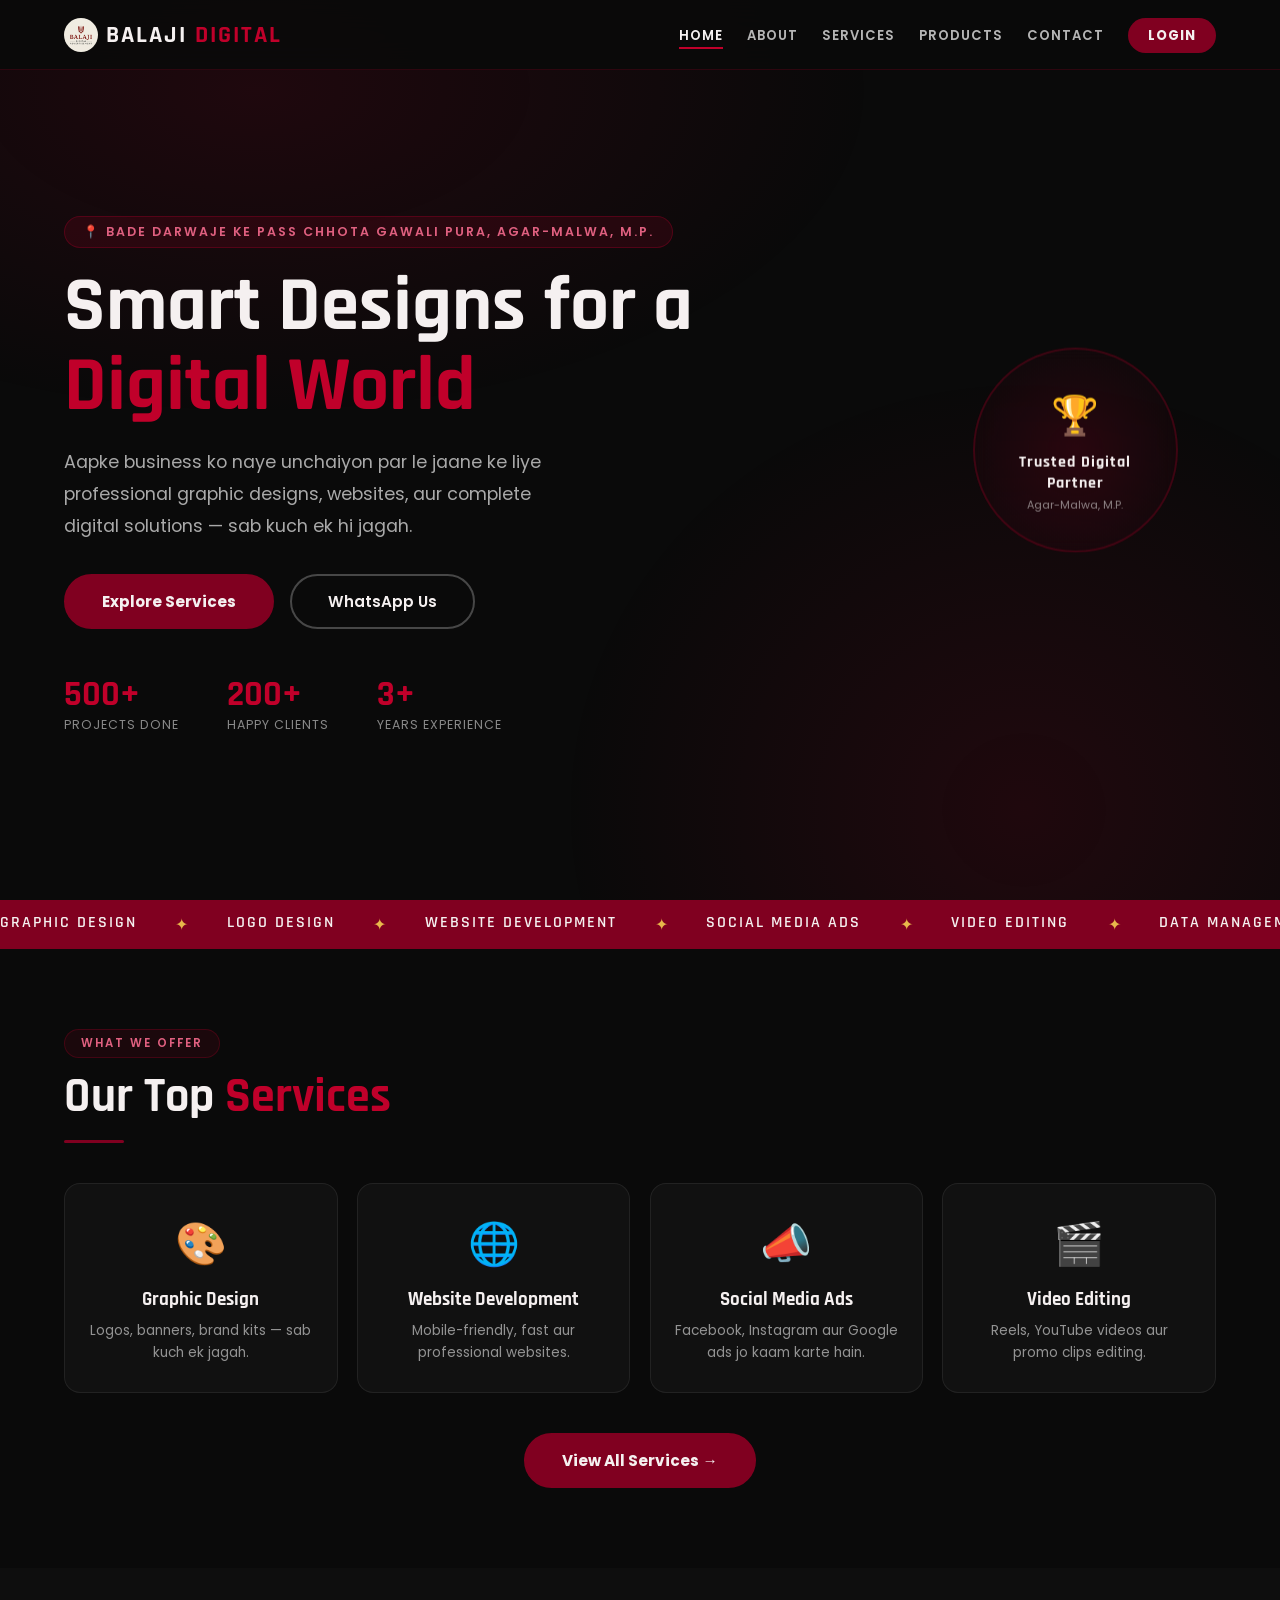
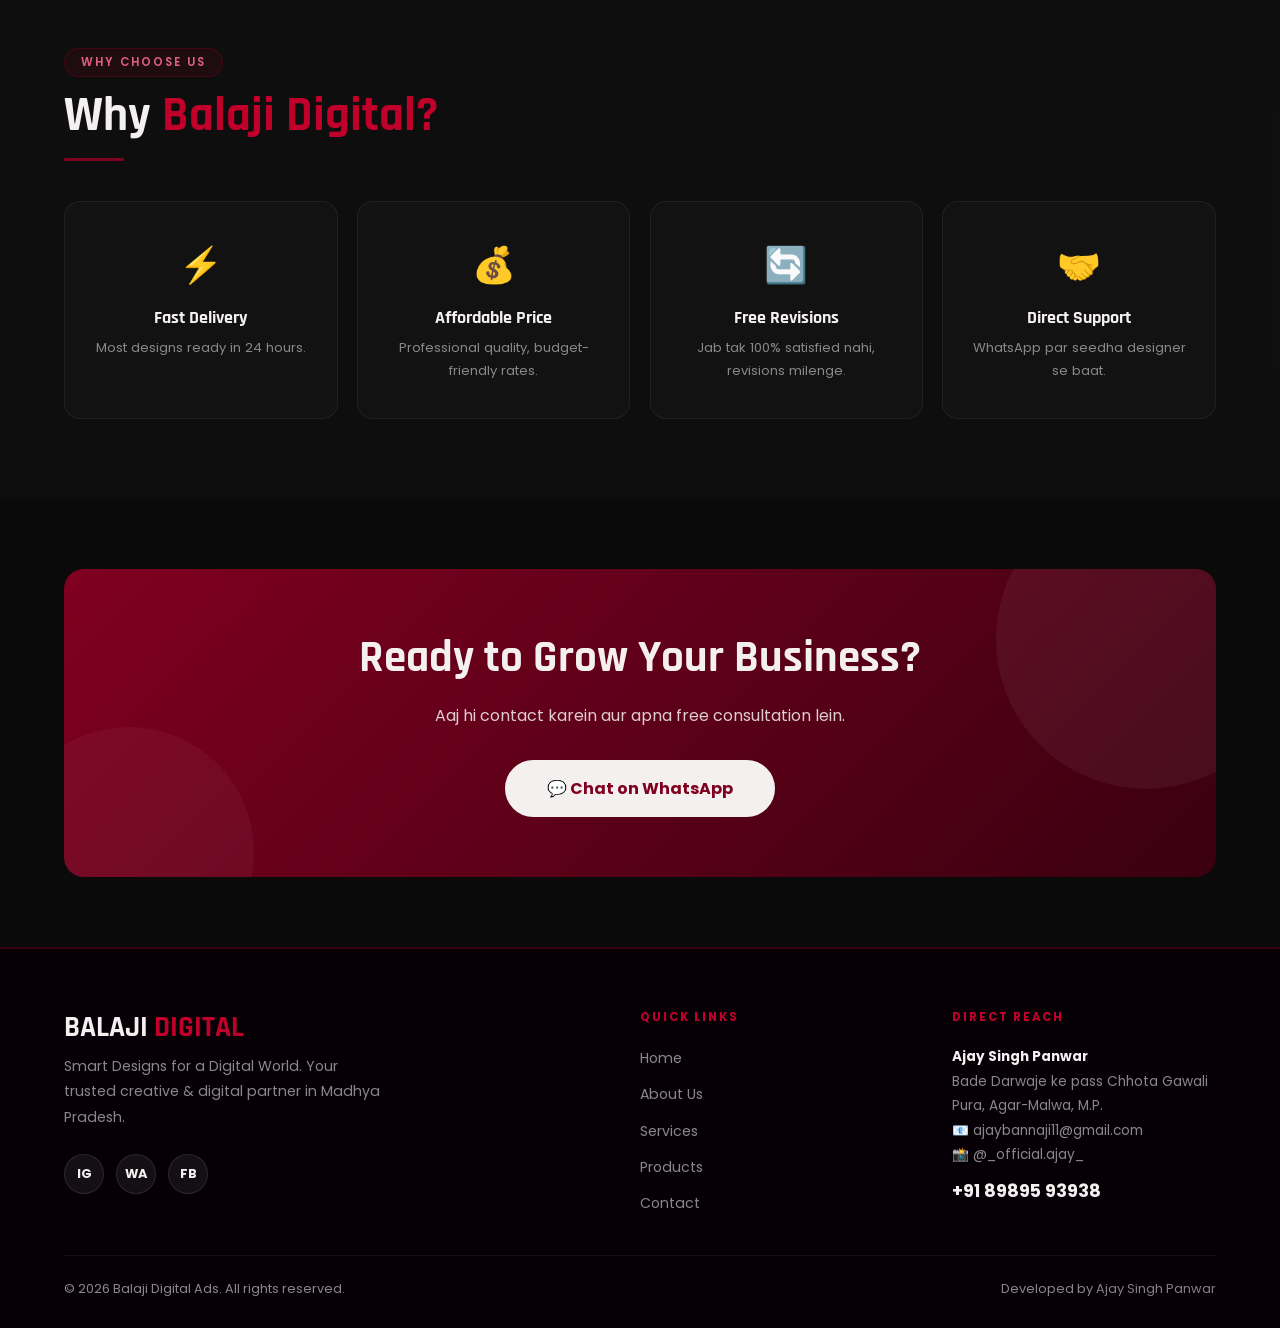
==== commit 54fe884d: "Update index.html" ====
--- a/index.html
+++ b/index.html
@@ -1,6 +1,7 @@
 <!DOCTYPE html>
 <html lang="en">
 <head>
+    <meta name="google-site-verification" content="iddlGAQAuW8Fe8YpL6KOSSLOg7tCik-BmXPoZ_-zYHs" />
     <meta charset="UTF-8" />
     <meta name="viewport" content="width=device-width, initial-scale=1.0" />
     <title>Balaji Digital Ads - Home</title>
